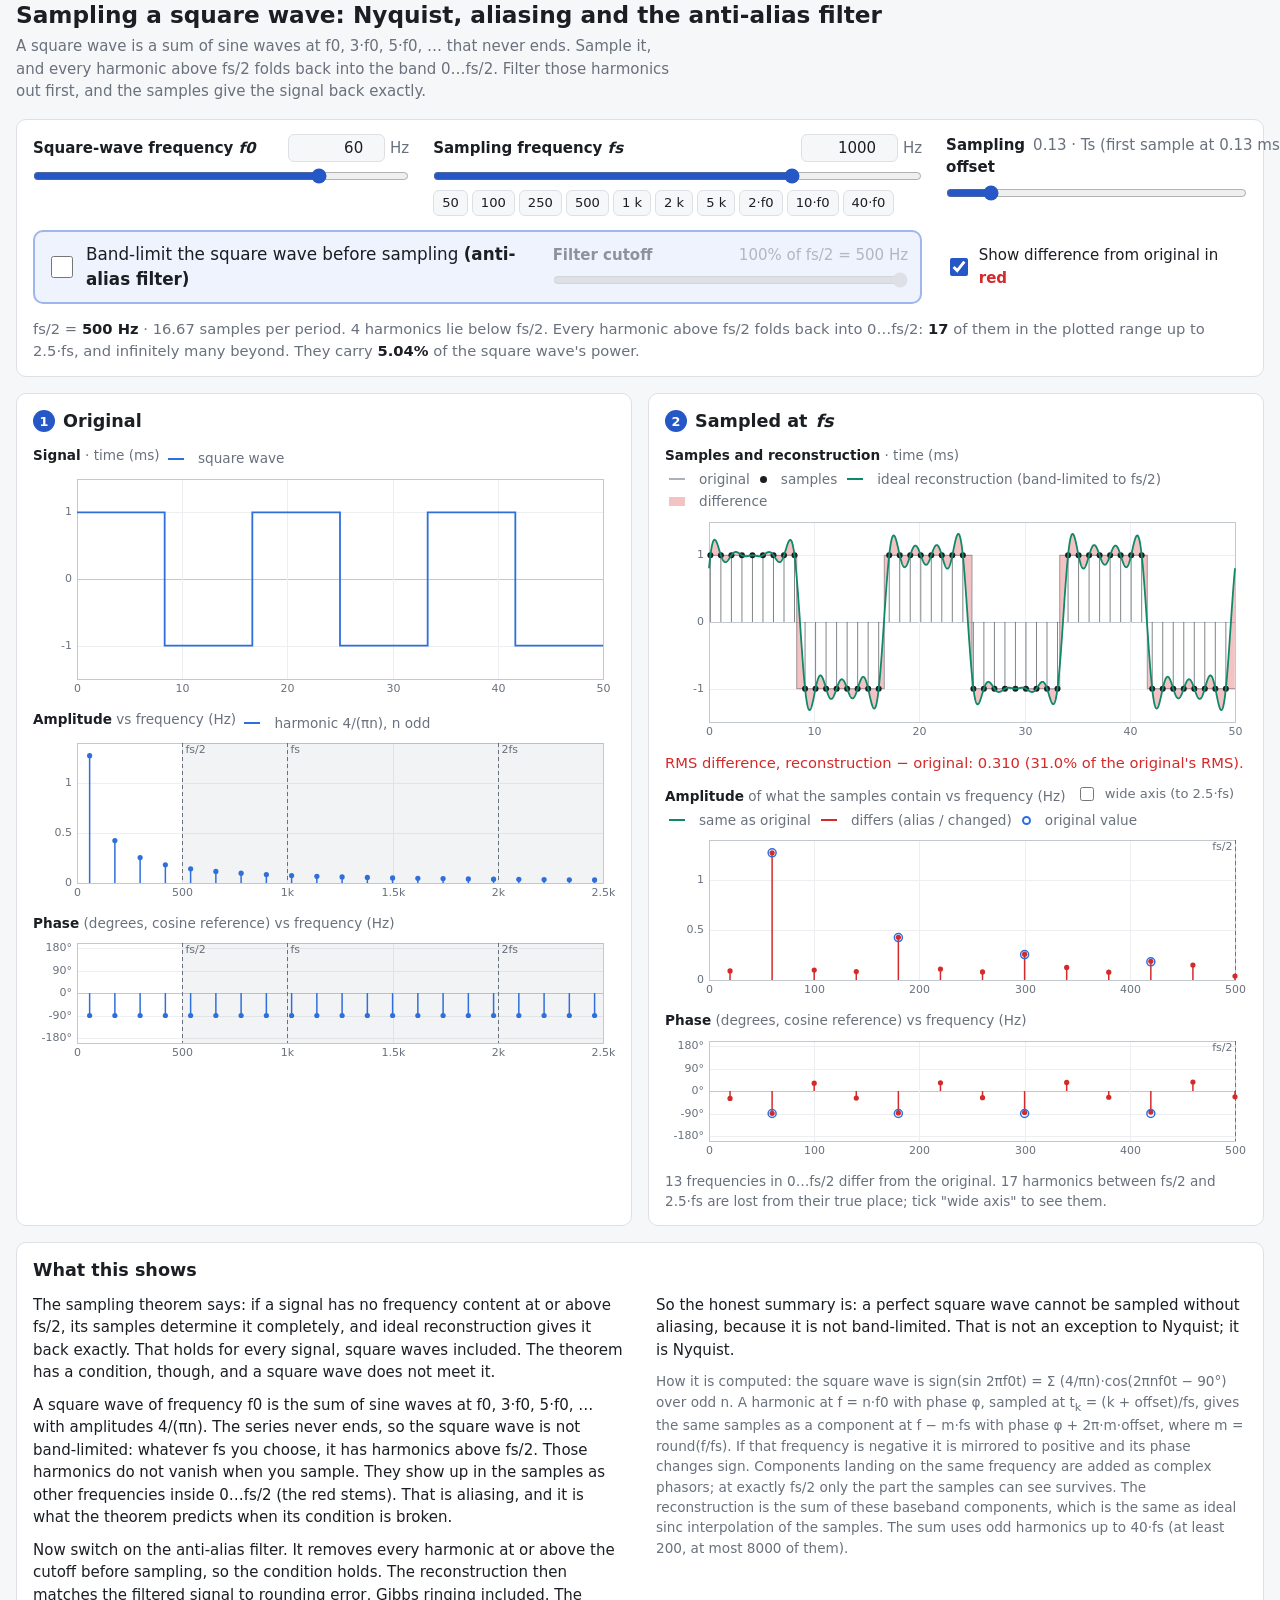
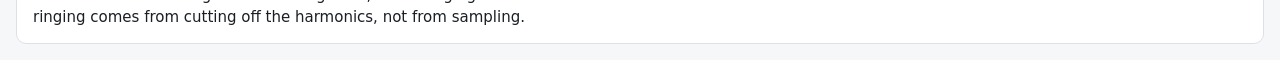
==== index.html @ bfcba9b3 "Add interactive square-wave sampling and aliasing demo" ====
<!doctype html>
<html lang="en">
<head>
<meta charset="utf-8">
<meta name="viewport" content="width=device-width, initial-scale=1">
<title>Square Wave Aliasing</title>
<meta name="description" content="Interactive demo: sampling a square wave, the Nyquist frequency, aliasing, and why an anti-alias filter makes reconstruction exact.">
<link rel="stylesheet" href="style.css">
</head>
<body>
<header class="wrap">
  <h1>Sampling a square wave: Nyquist, aliasing and the anti-alias filter</h1>
  <p class="lede">A square wave is a sum of sine waves at f0, 3·f0, 5·f0, … that never ends. Sample it, and every harmonic
    above fs/2 folds back into the band 0…fs/2. Filter those harmonics out first, and the samples give the signal back exactly.</p>
</header>

<main class="wrap">
  <section class="card controls" aria-label="Controls">
    <div class="ctl">
      <div class="ctl-head">
        <label for="f0Range">Square-wave frequency <i>f0</i></label>
        <span class="num"><input type="number" id="f0Num" min="1" max="200" step="any" inputmode="decimal"> Hz</span>
      </div>
      <input type="range" id="f0Range" min="0" max="1000" step="1">
    </div>

    <div class="ctl">
      <div class="ctl-head">
        <label for="fsRange">Sampling frequency <i>fs</i></label>
        <span class="num"><input type="number" id="fsNum" min="10" max="5000" step="any" inputmode="decimal"> Hz</span>
      </div>
      <input type="range" id="fsRange" min="0" max="1000" step="1">
      <div class="presets" role="group" aria-label="Sampling frequency presets">
        <button type="button" data-fs="50">50</button>
        <button type="button" data-fs="100">100</button>
        <button type="button" data-fs="250">250</button>
        <button type="button" data-fs="500">500</button>
        <button type="button" data-fs="1000">1 k</button>
        <button type="button" data-fs="2000">2 k</button>
        <button type="button" data-fs="5000">5 k</button>
        <button type="button" data-rel="2">2·f0</button>
        <button type="button" data-rel="10">10·f0</button>
        <button type="button" data-rel="40">40·f0</button>
      </div>
    </div>

    <div class="ctl">
      <div class="ctl-head">
        <label for="offRange">Sampling offset</label>
        <span class="val" id="offVal"></span>
      </div>
      <input type="range" id="offRange" min="0" max="1" step="0.01">
    </div>

    <div class="filter-box">
      <label class="big-toggle">
        <input type="checkbox" id="filter">
        <span>Band-limit the square wave before sampling <b>(anti-alias filter)</b></span>
      </label>
      <div class="ctl" id="cutCtl">
        <div class="ctl-head">
          <label for="cutRange">Filter cutoff</label>
          <span class="val" id="cutVal"></span>
        </div>
        <input type="range" id="cutRange" min="5" max="100" step="1">
      </div>
    </div>

    <label class="toggle diff-toggle">
      <input type="checkbox" id="diff">
      <span>Show difference from original in <span class="red">red</span></span>
    </label>

    <p class="status" id="status" aria-live="polite"></p>
  </section>

  <div class="panels">
    <section class="card panel" aria-labelledby="hOrig">
      <h2 id="hOrig"><span class="step">1</span> Original</h2>
      <figure class="plot">
        <figcaption><b>Signal</b> <span class="axis-note" id="otUnit"></span>
          <span class="legend"><span id="otLegendSq"><i class="sw orig"></i>square wave</span> <span id="otLegendBL" hidden><i class="sw orig"></i>band-limited (what gets sampled) <i class="sw ghost dashed"></i>ideal square</span></span>
        </figcaption>
        <canvas id="cvOT" class="tall"></canvas>
      </figure>
      <figure class="plot">
        <figcaption><b>Amplitude</b> vs frequency (Hz)
          <span class="legend"><i class="sw orig"></i>harmonic 4/(πn), n odd <span id="oaLegendRem" hidden><i class="sw ghost dashed"></i>removed by filter</span></span>
        </figcaption>
        <canvas id="cvOA" class="mid"></canvas>
      </figure>
      <figure class="plot">
        <figcaption><b>Phase</b> (degrees, cosine reference) vs frequency (Hz)</figcaption>
        <canvas id="cvOP" class="short"></canvas>
      </figure>
    </section>

    <section class="card panel" aria-labelledby="hSamp">
      <h2 id="hSamp"><span class="step">2</span> Sampled at <i>fs</i></h2>
      <figure class="plot">
        <figcaption><b>Samples and reconstruction</b> <span class="axis-note" id="stUnit"></span>
          <span class="legend"><i class="sw ghost"></i>original <i class="dot sample"></i>samples <i class="sw recon"></i>ideal reconstruction (band-limited to fs/2) <span class="diff-only"><i class="sw err block"></i>difference</span></span>
        </figcaption>
        <canvas id="cvST" class="tall"></canvas>
      </figure>
      <p class="metric" id="metric"></p>
      <figure class="plot">
        <figcaption><b>Amplitude</b> of what the samples contain vs frequency (Hz)
          <label class="toggle small"><input type="checkbox" id="wide"> wide axis (to 2.5·fs)</label>
          <span class="legend"><i class="sw recon"></i>same as original <span class="diff-only"><i class="sw err"></i>differs (alias / changed) <i class="ring orig"></i>original value <span class="wide-only"><i class="sw err dashed faint"></i>lost (above fs/2)</span></span></span>
        </figcaption>
        <canvas id="cvSA" class="mid"></canvas>
      </figure>
      <figure class="plot">
        <figcaption><b>Phase</b> (degrees, cosine reference) vs frequency (Hz)</figcaption>
        <canvas id="cvSP" class="short"></canvas>
      </figure>
      <p class="note" id="lostNote"></p>
    </section>
  </div>

  <section class="card explain" aria-labelledby="hExplain">
    <h2 id="hExplain">What this shows</h2>
    <p>The sampling theorem says: if a signal has no frequency content at or above fs/2, its samples determine it
      completely, and ideal reconstruction gives it back exactly. That holds for every signal, square waves included.
      The theorem has a condition, though, and a square wave does not meet it.</p>
    <p>A square wave of frequency f0 is the sum of sine waves at f0, 3·f0, 5·f0, … with amplitudes 4/(πn). The series
      never ends, so the square wave is not band-limited: whatever fs you choose, it has harmonics above fs/2. Those
      harmonics do not vanish when you sample. They show up in the samples as other frequencies inside 0…fs/2 (the
      red stems). That is aliasing, and it is what the theorem predicts when its condition is broken.</p>
    <p>Now switch on the anti-alias filter. It removes every harmonic at or above the cutoff before sampling, so the
      condition holds. The reconstruction then matches the filtered signal to rounding error, Gibbs ringing included.
      The ringing comes from cutting off the harmonics, not from sampling.</p>
    <p>So the honest summary is: a perfect square wave cannot be sampled without aliasing, because it is not
      band-limited. That is not an exception to Nyquist; it is Nyquist.</p>
    <p class="fine">How it is computed: the square wave is sign(sin 2πf0t) = Σ (4/πn)·cos(2πnf0t − 90°) over odd n.
      A harmonic at f = n·f0 with phase φ, sampled at t<sub>k</sub> = (k + offset)/fs, gives the same samples as a
      component at f − m·fs with phase φ + 2π·m·offset, where m = round(f/fs). If that frequency is negative it is
      mirrored to positive and its phase changes sign. Components landing on the same frequency are added as complex
      phasors; at exactly fs/2 only the part the samples can see survives. The reconstruction is the sum of these
      baseband components, which is the same as ideal sinc interpolation of the samples. The sum uses odd harmonics up
      to 40·fs (at least 200, at most 8000 of them).</p>
  </section>
</main>

<div class="tip" id="tip" role="tooltip" hidden></div>
<script src="app.js"></script>
</body>
</html>
---- style.css ----
:root {
  --bg: #f6f7f9;
  --card: #ffffff;
  --fg: #1b1f24;
  --muted: #69717d;
  --line: #dde1e6;
  --grid: #eceef1;
  --axis: #c3c8cf;
  --shade: rgba(110, 120, 135, 0.09);
  --accent: #2557c7;
  --c-orig: #2f6fdb;
  --c-recon: #0e8a6a;
  --c-sample: #1b1f24;
  --c-ghost: rgba(105, 113, 125, 0.55);
  --c-err: #d42a2a;
  --c-err-fill: rgba(212, 42, 42, 0.28);
  --filter-bg: #eef3fd;
  --filter-line: #9db6ec;
  color-scheme: light;
}

@media (prefers-color-scheme: dark) {
  :root {
    --bg: #111418;
    --card: #1a1e24;
    --fg: #e4e7eb;
    --muted: #98a0ab;
    --line: #2c323a;
    --grid: #242a31;
    --axis: #3d454f;
    --shade: rgba(160, 170, 185, 0.08);
    --accent: #7ea2ff;
    --c-orig: #6f9dff;
    --c-recon: #38c99f;
    --c-sample: #e4e7eb;
    --c-ghost: rgba(152, 160, 171, 0.5);
    --c-err: #ff5a52;
    --c-err-fill: rgba(255, 90, 82, 0.3);
    --filter-bg: #18233a;
    --filter-line: #3a5590;
    color-scheme: dark;
  }
}

* { box-sizing: border-box; }

html { -webkit-text-size-adjust: 100%; }

body {
  margin: 0;
  background: var(--bg);
  color: var(--fg);
  font: 15px/1.5 system-ui, -apple-system, "Segoe UI", Roboto, sans-serif;
}

.wrap { max-width: 1320px; margin: 0 auto; padding: 0 16px; }

header { padding-top: 22px; }
h1 { font-size: 1.45rem; line-height: 1.25; margin: 0 0 6px; }
.lede { margin: 0 0 16px; color: var(--muted); max-width: 70ch; }
h2 { font-size: 1.1rem; margin: 0 0 10px; display: flex; align-items: center; gap: 8px; }
.step {
  display: inline-grid; place-items: center; width: 22px; height: 22px; border-radius: 50%;
  background: var(--accent); color: var(--card); font-size: 0.8rem;
}

.card {
  background: var(--card);
  border: 1px solid var(--line);
  border-radius: 10px;
  padding: 14px 16px;
  margin-bottom: 16px;
}

/* controls */
.controls { display: grid; gap: 14px 24px; grid-template-columns: 1fr; }
@media (min-width: 900px) {
  .controls { grid-template-columns: 1fr 1.3fr 0.8fr; }
  .filter-box { grid-column: 1 / 3; }
  .diff-toggle { align-self: center; }
  .status { grid-column: 1 / -1; }
}
.ctl { display: flex; flex-direction: column; gap: 4px; min-width: 0; }
.ctl-head { display: flex; justify-content: space-between; align-items: baseline; gap: 8px; }
.ctl label { font-weight: 600; }
.val, .num { color: var(--muted); font-variant-numeric: tabular-nums; white-space: nowrap; }
.num input {
  width: 6.5em; font: inherit; color: var(--fg); background: var(--bg);
  border: 1px solid var(--line); border-radius: 6px; padding: 2px 6px; text-align: right;
}
input[type=range] { width: 100%; accent-color: var(--accent); margin: 2px 0; }
.presets { display: flex; flex-wrap: wrap; gap: 4px; }
.presets button {
  font: inherit; font-size: 0.82rem; padding: 2px 8px; border-radius: 6px; cursor: pointer;
  border: 1px solid var(--line); background: var(--bg); color: var(--fg);
}
.presets button:hover { border-color: var(--accent); }

.filter-box {
  border: 2px solid var(--filter-line);
  background: var(--filter-bg);
  border-radius: 10px;
  padding: 10px 12px;
  display: grid; gap: 8px;
}
@media (min-width: 640px) { .filter-box { grid-template-columns: 1.4fr 1fr; align-items: center; } }
.big-toggle { display: flex; gap: 10px; align-items: center; font-size: 1.05rem; cursor: pointer; }
.big-toggle input { width: 22px; height: 22px; flex: none; accent-color: var(--accent); }
#cutCtl.off { opacity: 0.45; }

.toggle { display: inline-flex; gap: 8px; align-items: center; cursor: pointer; }
.toggle input { width: 18px; height: 18px; accent-color: var(--accent); }
.toggle.small { font-size: 0.82rem; color: var(--muted); margin-left: 6px; }
.toggle.small input { width: 14px; height: 14px; }
.red { color: var(--c-err); font-weight: 600; }

.status { margin: 0; color: var(--muted); font-size: 0.92rem; }
.status b { color: var(--fg); }

/* panels */
.panels { display: grid; gap: 0 16px; grid-template-columns: 1fr; }
@media (min-width: 1100px) { .panels { grid-template-columns: 1fr 1fr; } }
.panel { min-width: 0; }

.plot { margin: 0 0 8px; position: relative; }
figcaption { font-size: 0.85rem; color: var(--muted); margin-bottom: 2px; }
figcaption b { color: var(--fg); font-weight: 600; }
.legend { display: inline-flex; flex-wrap: wrap; gap: 2px 10px; align-items: center; margin-left: 4px; }
.legend > span { display: inline-flex; flex-wrap: wrap; gap: 2px 10px; align-items: center; }
.legend[hidden], .legend span[hidden] { display: none; }
.sw { display: inline-block; width: 16px; height: 0; border-top: 2px solid; vertical-align: middle; margin-right: 4px; }
.sw.orig { border-color: var(--c-orig); }
.sw.recon { border-color: var(--c-recon); }
.sw.err { border-color: var(--c-err); }
.sw.ghost { border-color: var(--c-ghost); }
.sw.dashed { border-top-style: dashed; }
.sw.faint { opacity: 0.5; }
.sw.block { height: 9px; border: 0; background: var(--c-err-fill); }
.dot { display: inline-block; width: 7px; height: 7px; border-radius: 50%; margin-right: 4px; vertical-align: middle; }
.dot.sample { background: var(--c-sample); }
.ring { display: inline-block; width: 9px; height: 9px; border-radius: 50%; border: 2px solid var(--c-orig); margin-right: 4px; vertical-align: middle; }
body:not(.diff-on) .diff-only { display: none; }
body:not(.wide-on) .wide-only { display: none; }

canvas { display: block; width: 100%; touch-action: pan-y; }
canvas.tall { height: 230px; }
canvas.mid { height: 170px; }
canvas.short { height: 130px; }

.metric { margin: 0 0 10px; font-size: 0.92rem; font-variant-numeric: tabular-nums; }
.metric.bad { color: var(--c-err); }
.metric.good { color: var(--c-recon); font-weight: 600; }
.note { margin: 0; font-size: 0.85rem; color: var(--muted); }

.explain p { max-width: 75ch; margin: 0 0 10px; }
@media (min-width: 1100px) {
  .explain { column-count: 2; column-gap: 32px; }
  .explain h2 { column-span: all; }
  .explain p { break-inside: avoid; }
}
.explain .fine { font-size: 0.85rem; color: var(--muted); }

.tip {
  position: fixed; z-index: 20; pointer-events: none;
  background: var(--card); color: var(--fg);
  border: 1px solid var(--axis); border-radius: 6px;
  padding: 6px 8px; font-size: 0.8rem; line-height: 1.35;
  box-shadow: 0 4px 14px rgba(0, 0, 0, 0.18);
  max-width: 300px; font-variant-numeric: tabular-nums;
}
.tip .r { color: var(--c-err); }
.tip .m { color: var(--muted); }
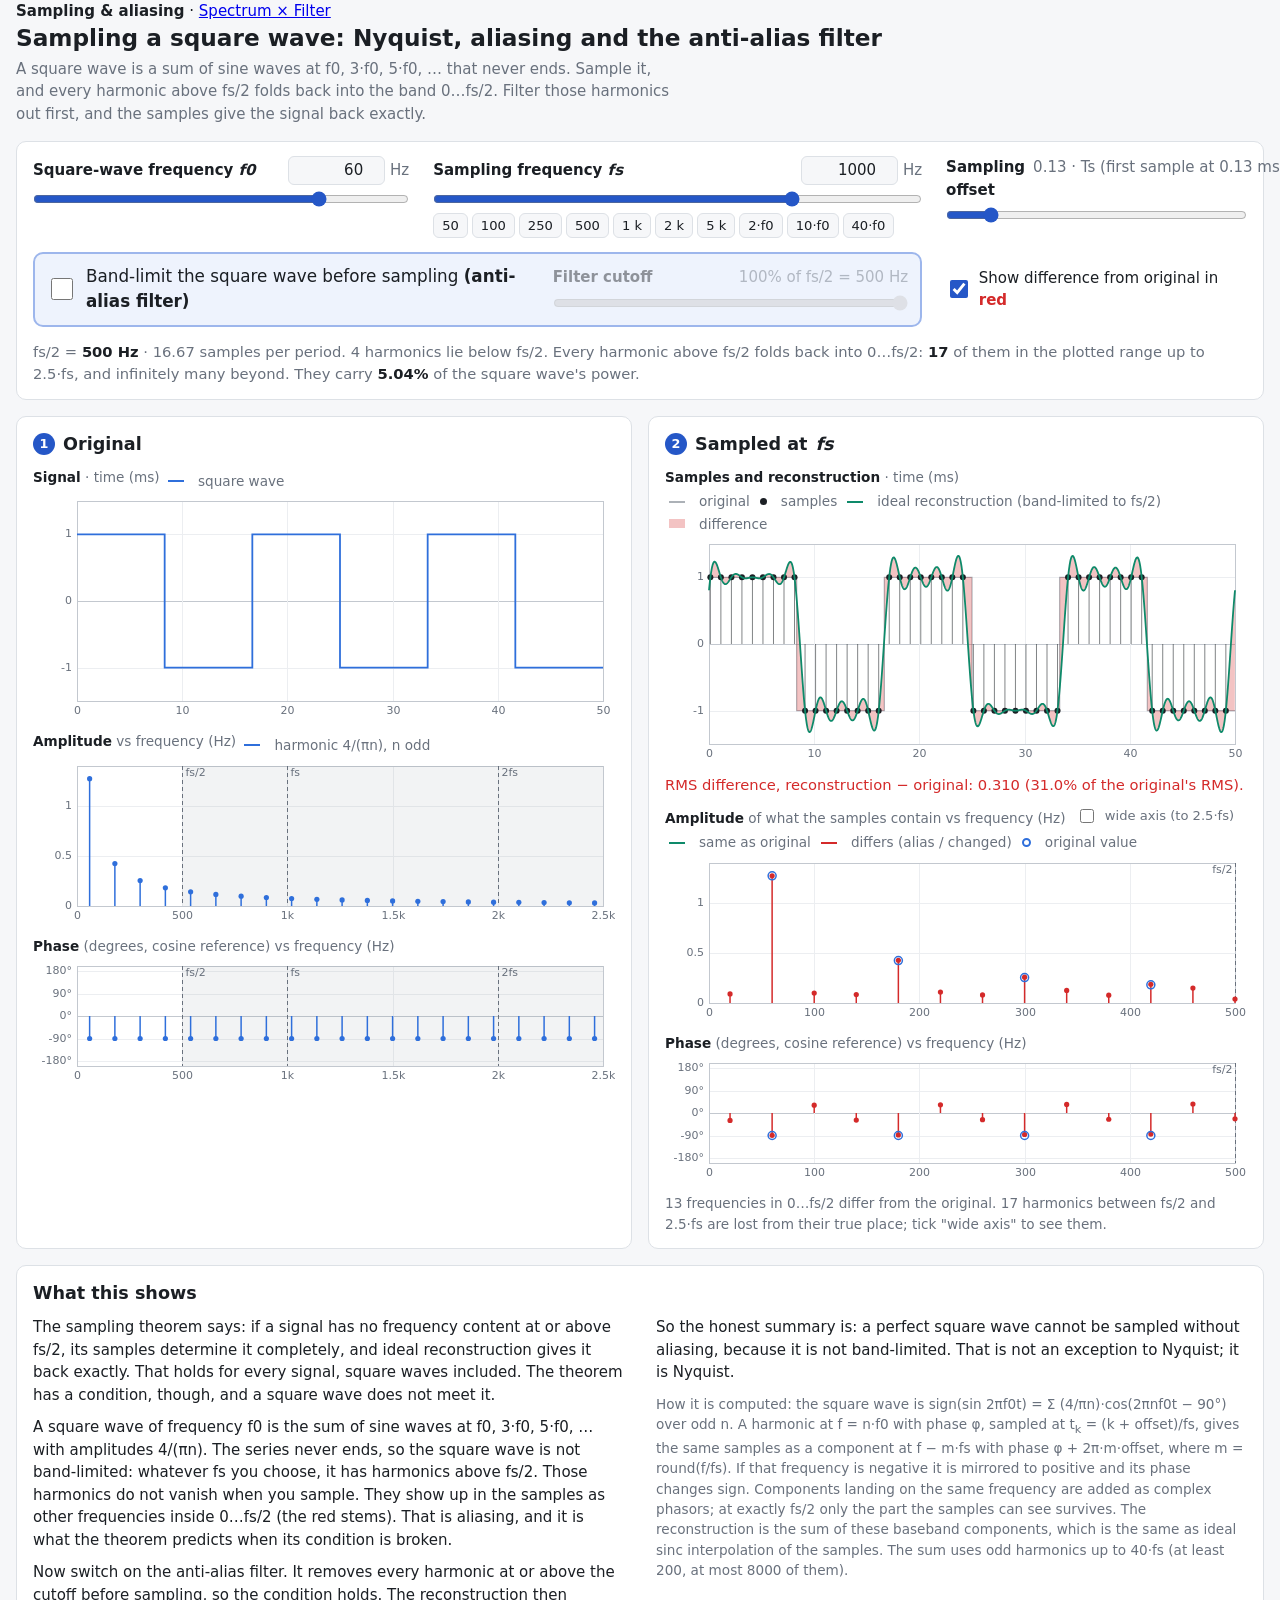
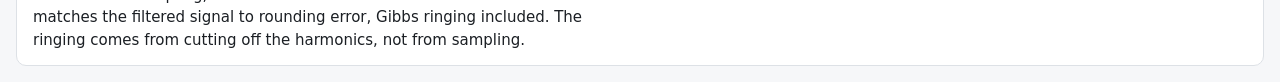
==== commit eb59e663: "Link the two pages and document both in the README" ====
--- a/index.html
+++ b/index.html
@@ -9,6 +9,7 @@
 </head>
 <body>
 <header class="wrap">
+  <nav id="pages"><strong>Sampling &amp; aliasing</strong> · <a href="filter.html">Spectrum × Filter</a></nav>
   <h1>Sampling a square wave: Nyquist, aliasing and the anti-alias filter</h1>
   <p class="lede">A square wave is a sum of sine waves at f0, 3·f0, 5·f0, … that never ends. Sample it, and every harmonic
     above fs/2 folds back into the band 0…fs/2. Filter those harmonics out first, and the samples give the signal back exactly.</p>
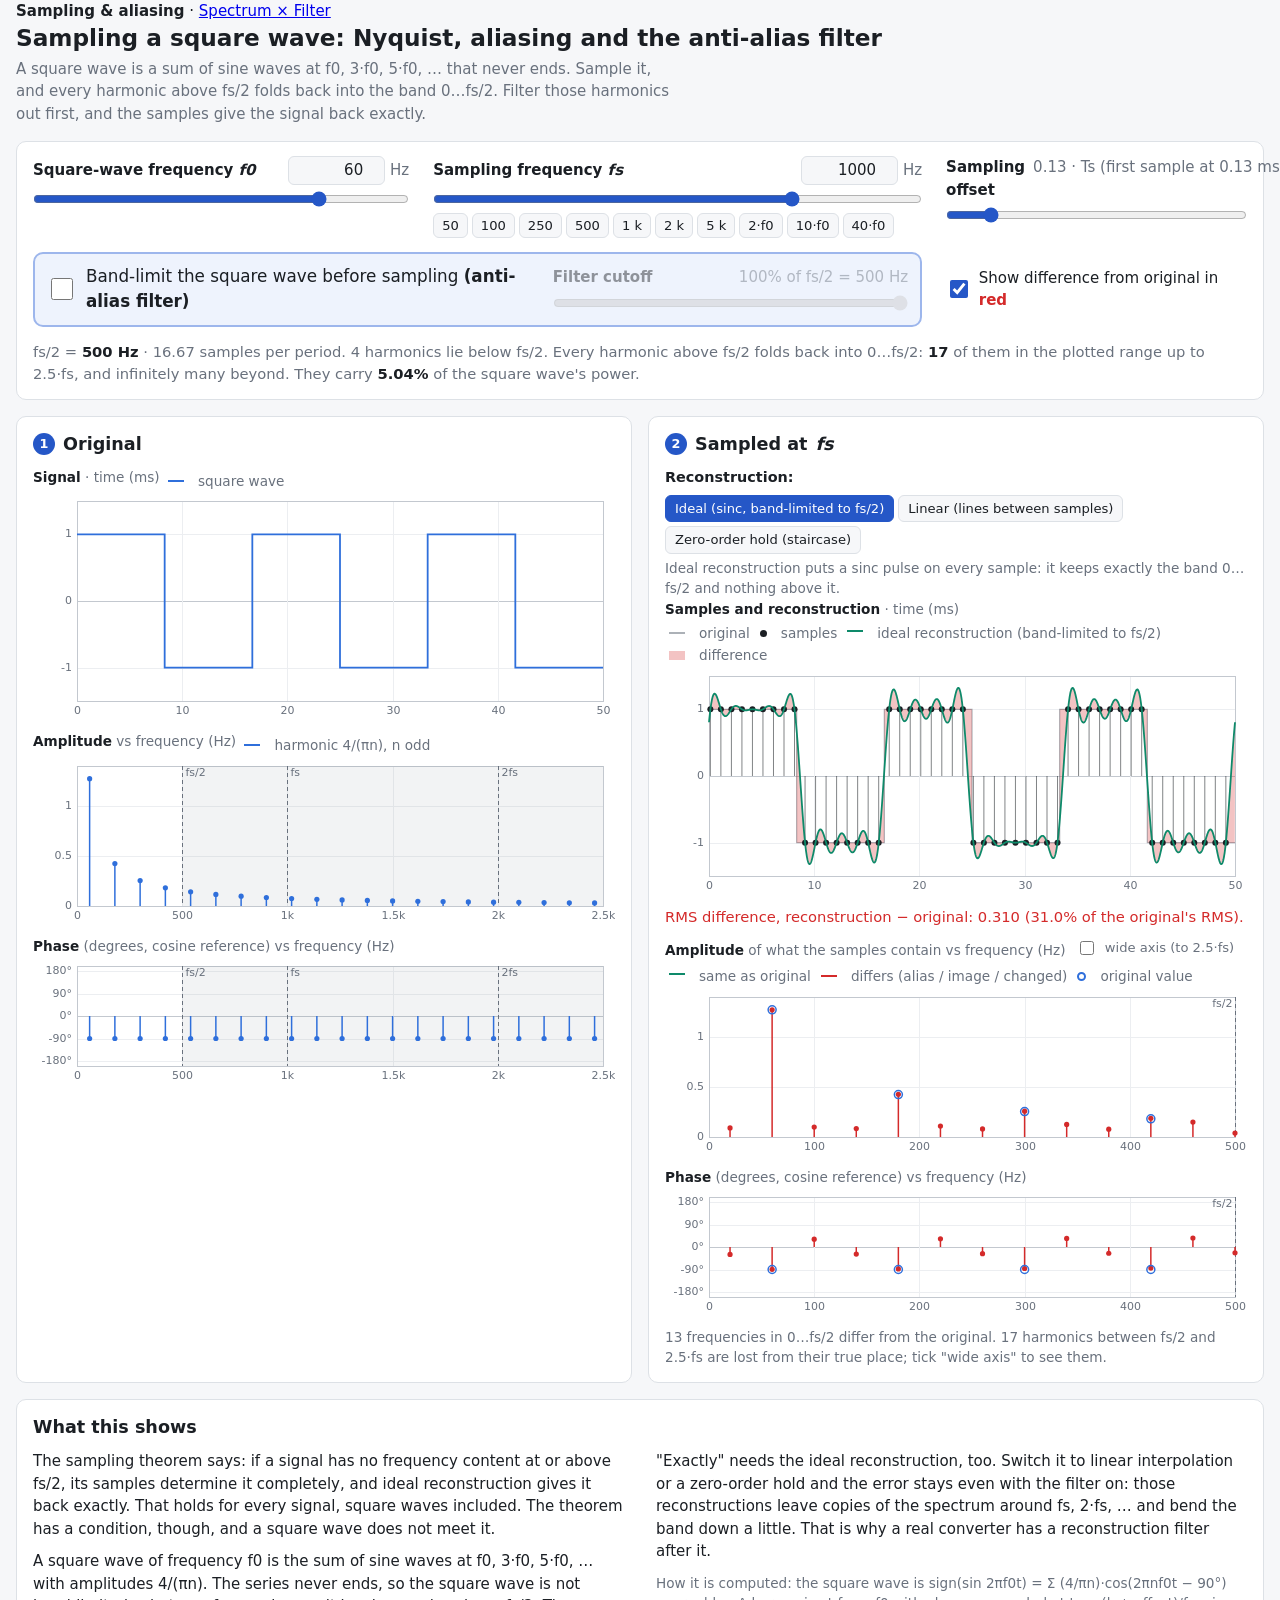
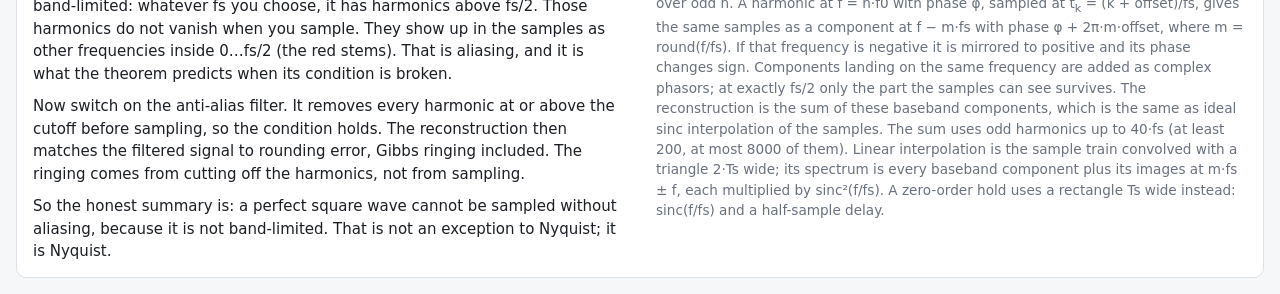
==== commit 6d8fc75a: "Add reconstruction switch: ideal, linear interpolation, zero-order hold Linear and ZOH draw the reco" ====
--- a/index.html
+++ b/index.html
@@ -98,17 +98,26 @@
 
     <section class="card panel" aria-labelledby="hSamp">
       <h2 id="hSamp"><span class="step">2</span> Sampled at <i>fs</i></h2>
+      <div class="recon" role="radiogroup" aria-labelledby="reconLbl">
+        <span class="recon-lbl" id="reconLbl">Reconstruction:</span>
+        <span class="seg">
+          <label><input type="radio" name="recon" value="ideal" checked><span>Ideal (sinc, band-limited to fs/2)</span></label>
+          <label><input type="radio" name="recon" value="linear"><span>Linear (lines between samples)</span></label>
+          <label><input type="radio" name="recon" value="zoh"><span>Zero-order hold (staircase)</span></label>
+        </span>
+      </div>
+      <p class="note recon-note" id="reconNote"></p>
       <figure class="plot">
         <figcaption><b>Samples and reconstruction</b> <span class="axis-note" id="stUnit"></span>
-          <span class="legend"><i class="sw ghost"></i>original <i class="dot sample"></i>samples <i class="sw recon"></i>ideal reconstruction (band-limited to fs/2) <span class="diff-only"><i class="sw err block"></i>difference</span></span>
+          <span class="legend"><i class="sw ghost"></i>original <i class="dot sample"></i>samples <i class="sw recon"></i><span id="stLegendRecon">ideal reconstruction (band-limited to fs/2)</span> <span class="diff-only"><i class="sw err block"></i>difference</span></span>
         </figcaption>
         <canvas id="cvST" class="tall"></canvas>
       </figure>
       <p class="metric" id="metric"></p>
       <figure class="plot">
-        <figcaption><b>Amplitude</b> of what the samples contain vs frequency (Hz)
+        <figcaption><b>Amplitude</b> <span id="saWhat">of what the samples contain</span> vs frequency (Hz)
           <label class="toggle small"><input type="checkbox" id="wide"> wide axis (to 2.5·fs)</label>
-          <span class="legend"><i class="sw recon"></i>same as original <span class="diff-only"><i class="sw err"></i>differs (alias / changed) <i class="ring orig"></i>original value <span class="wide-only"><i class="sw err dashed faint"></i>lost (above fs/2)</span></span></span>
+          <span class="legend"><i class="sw recon"></i>same as original <span class="diff-only"><i class="sw err"></i>differs (alias / image / changed) <i class="ring orig"></i>original value <span class="wide-only"><i class="sw err dashed faint"></i>lost (above fs/2)</span></span></span>
         </figcaption>
         <canvas id="cvSA" class="mid"></canvas>
       </figure>
@@ -134,13 +143,18 @@
       The ringing comes from cutting off the harmonics, not from sampling.</p>
     <p>So the honest summary is: a perfect square wave cannot be sampled without aliasing, because it is not
       band-limited. That is not an exception to Nyquist; it is Nyquist.</p>
+    <p>"Exactly" needs the ideal reconstruction, too. Switch it to linear interpolation or a zero-order hold and the
+      error stays even with the filter on: those reconstructions leave copies of the spectrum around fs, 2·fs, … and
+      bend the band down a little. That is why a real converter has a reconstruction filter after it.</p>
     <p class="fine">How it is computed: the square wave is sign(sin 2πf0t) = Σ (4/πn)·cos(2πnf0t − 90°) over odd n.
       A harmonic at f = n·f0 with phase φ, sampled at t<sub>k</sub> = (k + offset)/fs, gives the same samples as a
       component at f − m·fs with phase φ + 2π·m·offset, where m = round(f/fs). If that frequency is negative it is
       mirrored to positive and its phase changes sign. Components landing on the same frequency are added as complex
       phasors; at exactly fs/2 only the part the samples can see survives. The reconstruction is the sum of these
       baseband components, which is the same as ideal sinc interpolation of the samples. The sum uses odd harmonics up
-      to 40·fs (at least 200, at most 8000 of them).</p>
+      to 40·fs (at least 200, at most 8000 of them). Linear interpolation is the sample train convolved with a
+      triangle 2·Ts wide; its spectrum is every baseband component plus its images at m·fs ± f, each multiplied by
+      sinc²(f/fs). A zero-order hold uses a rectangle Ts wide instead: sinc(f/fs) and a half-sample delay.</p>
   </section>
 </main>
 
--- a/style.css
+++ b/style.css
@@ -147,6 +147,21 @@
 canvas.mid { height: 170px; }
 canvas.short { height: 130px; }
 
+.recon { display: flex; flex-wrap: wrap; align-items: center; gap: 6px 8px; margin-bottom: 4px; }
+.recon-lbl { font-weight: 600; font-size: 0.9rem; }
+.seg { display: flex; flex-wrap: wrap; gap: 4px; min-width: 0; }
+.seg label { position: relative; cursor: pointer; }
+.seg input { position: absolute; opacity: 0; width: 1px; height: 1px; margin: 0; }
+.seg span {
+  display: inline-block; font-size: 0.82rem; padding: 3px 9px; border-radius: 6px;
+  border: 1px solid var(--line); background: var(--bg); color: var(--fg);
+}
+.seg label:hover span { border-color: var(--accent); }
+.seg input:checked + span { background: var(--accent); border-color: var(--accent); color: var(--card); }
+.seg input:focus-visible + span { outline: 2px solid var(--accent); outline-offset: 2px; }
+.recon-note { margin-bottom: 8px; }
+.toggle input:disabled { opacity: 0.6; }
+
 .metric { margin: 0 0 10px; font-size: 0.92rem; font-variant-numeric: tabular-nums; }
 .metric.bad { color: var(--c-err); }
 .metric.good { color: var(--c-recon); font-weight: 600; }
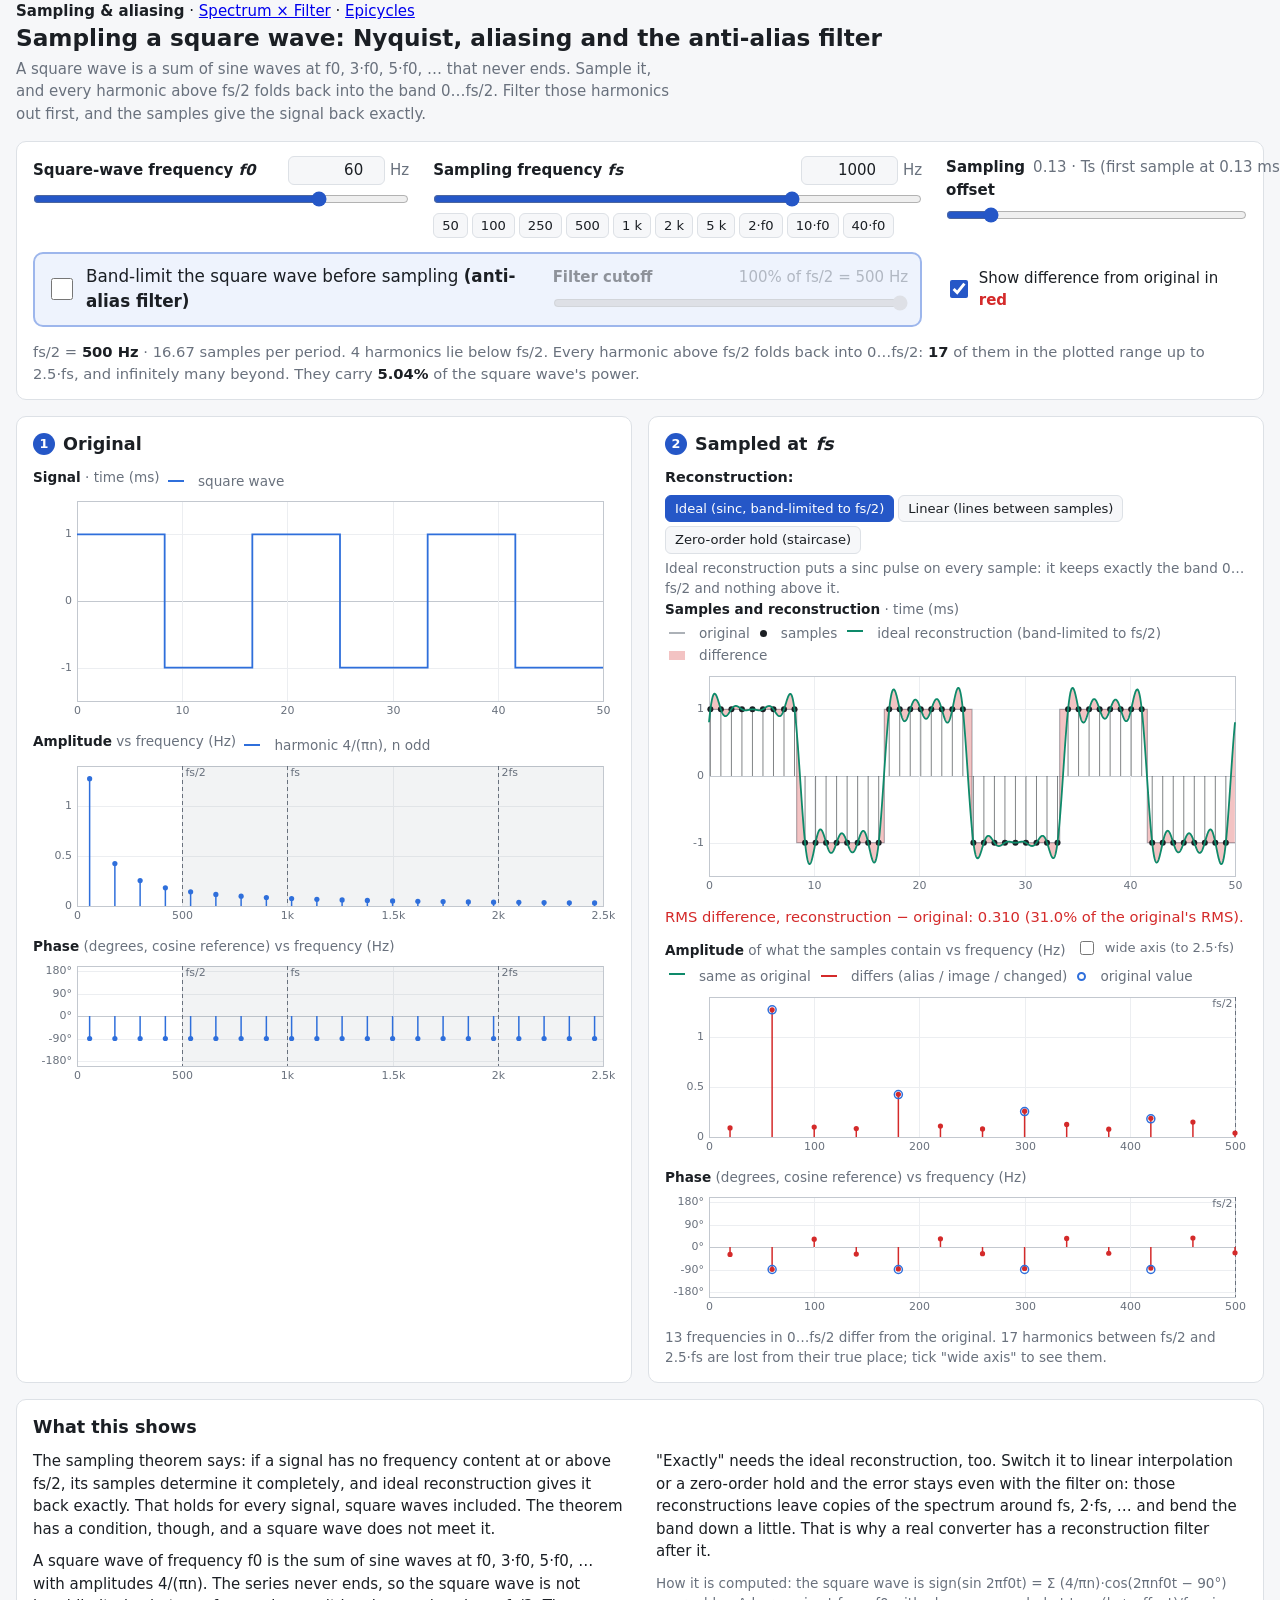
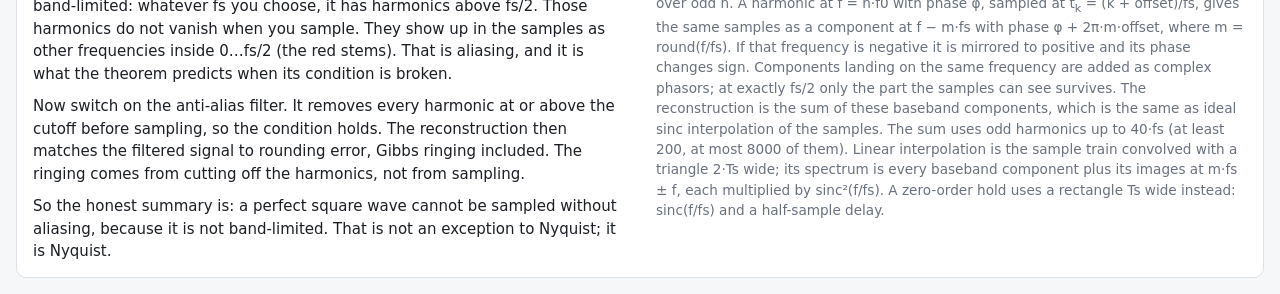
==== commit 073276e4: "Add epicycles page: image to single closed line to two Fourier circle chains" ====
--- a/index.html
+++ b/index.html
@@ -9,7 +9,7 @@
 </head>
 <body>
 <header class="wrap">
-  <nav id="pages"><strong>Sampling &amp; aliasing</strong> · <a href="filter.html">Spectrum × Filter</a></nav>
+  <nav id="pages"><strong>Sampling &amp; aliasing</strong> · <a href="filter.html">Spectrum × Filter</a> · <a href="epicycles.html">Epicycles</a></nav>
   <h1>Sampling a square wave: Nyquist, aliasing and the anti-alias filter</h1>
   <p class="lede">A square wave is a sum of sine waves at f0, 3·f0, 5·f0, … that never ends. Sample it, and every harmonic
     above fs/2 folds back into the band 0…fs/2. Filter those harmonics out first, and the samples give the signal back exactly.</p>
